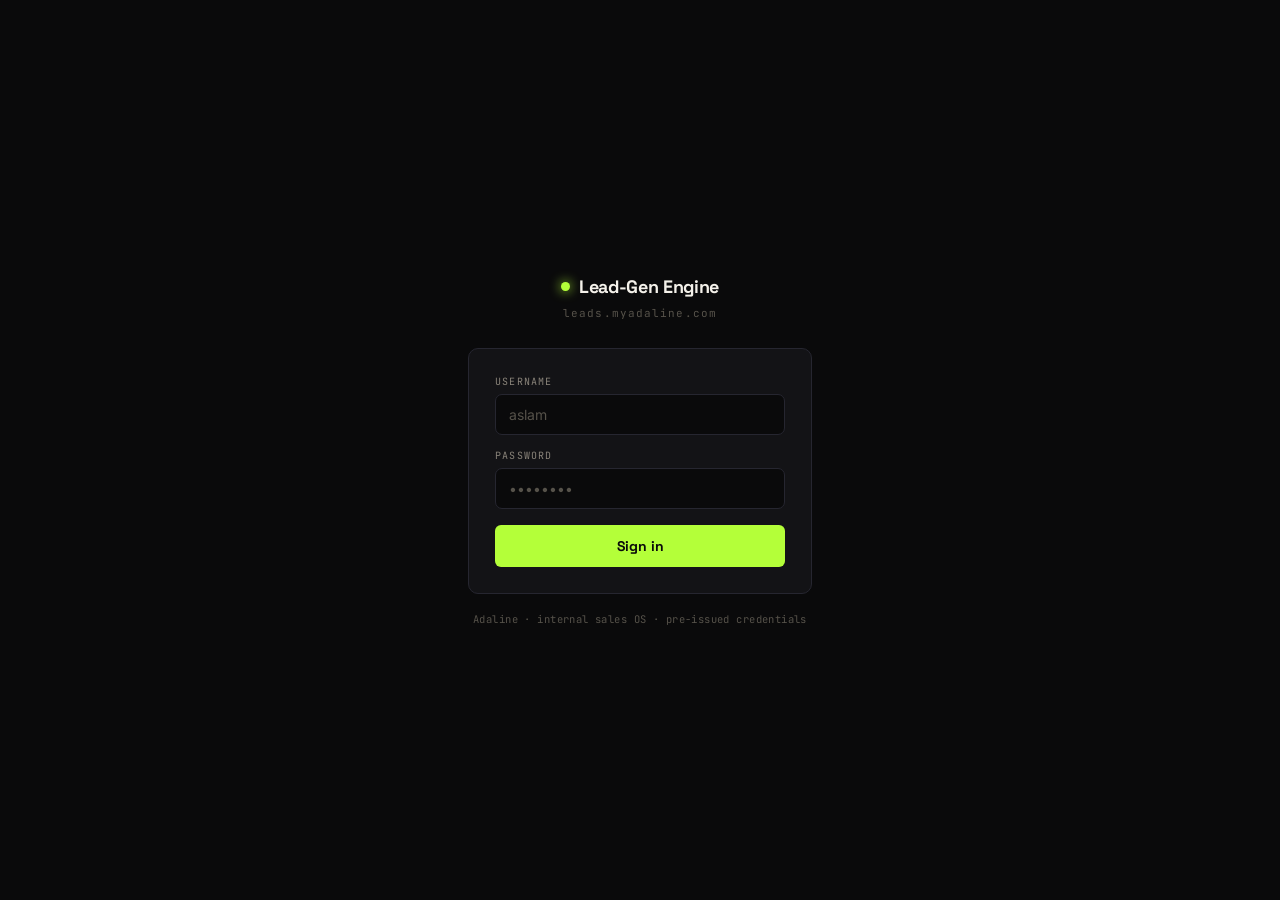
==== frontend/index.html @ 9626fcf0 "Phases 2–5: leads CRUD, frontend, reports, scraper + scorer Completes the MVP on top of the Phase 1 " ====
<!DOCTYPE html>
<html lang="en" data-theme="dark">
<head>
  <meta charset="utf-8">
  <meta name="viewport" content="width=device-width, initial-scale=1">
  <title>Adaline Lead-Gen Engine</title>
  <link rel="preconnect" href="https://fonts.googleapis.com">
  <link rel="preconnect" href="https://fonts.gstatic.com" crossorigin>
  <link href="https://fonts.googleapis.com/css2?family=Inter:wght@400;500;600;700&family=JetBrains+Mono:wght@400;500;700&family=Space+Grotesk:wght@600;700;800&display=swap" rel="stylesheet">
  <link rel="stylesheet" href="styles.css">
</head>
<body>
  <div class="app">
    <aside id="sidebar" class="sidebar"></aside>
    <main id="main" class="main"></main>
  </div>
  <div id="overlay-root"></div>
  <div id="toast-root"></div>

  <script type="module" src="js/app.js"></script>
</body>
</html>
---- frontend/styles.css ----
/* Adaline Lead-Gen Engine — design system (CLAUDE.md §10)
   Dark theme is default; light theme via [data-theme="light"] on <html>.
   The lime accent --acc stays identical across themes. */

:root,
[data-theme="dark"] {
  --bg: #0a0a0b;
  --surface: #0d0d10;
  --surf2: #131316;
  --surf3: #1c1c20;
  --line: #262630;
  --linesoft: #1c1c20;
  --line2: #363641;
  --ink: #f4f1ea;
  --ink2: #d6d0c4;
  --ink3: #8a847a;
  --ink4: #56524a;
  --acc: #b4ff39;
  --acc-ink: #b4ff39;
  --danger: #ff6b6b;
}

[data-theme="light"] {
  --bg: #f4f2ec;
  --surface: #fbf9f4;
  --surf2: #ffffff;
  --surf3: #efece4;
  --line: #e4e0d6;
  --linesoft: #ece7dd;
  --line2: #d3cec1;
  --ink: #1b1a16;
  --ink2: #46423a;
  --ink3: #7a746b;
  --ink4: #a59f92;
  --acc: #b4ff39;
  --acc-ink: #4e7a00;
  --danger: #d6453f;
}

:root {
  --display: "Space Grotesk", system-ui, sans-serif;
  --body: "Inter", system-ui, sans-serif;
  --mono: "JetBrains Mono", ui-monospace, monospace;
}

* { box-sizing: border-box; }
html, body { margin: 0; height: 100%; background: var(--bg); }
body {
  font-family: var(--body);
  -webkit-font-smoothing: antialiased;
  color: var(--ink);
}
body * { transition: background-color .18s ease, border-color .18s ease, color .18s ease; }
::selection { background: var(--acc); color: #0a0a0b; }
::-webkit-scrollbar { width: 10px; height: 10px; }
::-webkit-scrollbar-track { background: transparent; }
::-webkit-scrollbar-thumb { background: #888; border-radius: 5px; opacity: .4; }
input::placeholder { color: var(--ink4); }
select, input, button { outline: none; font-family: inherit; }
a { color: inherit; }

@keyframes spin { to { transform: rotate(360deg); } }
@keyframes slidein { from { transform: translateX(24px); opacity: 0; } to { transform: translateX(0); opacity: 1; } }
@keyframes pop { from { transform: translate(-50%, -50%) scale(.96); opacity: 0; } to { transform: translate(-50%, -50%) scale(1); opacity: 1; } }

/* ---- Typography helpers ---- */
.kicker {
  font-family: var(--mono);
  font-size: 10.5px;
  letter-spacing: .16em;
  color: var(--ink4);
  text-transform: uppercase;
  margin-bottom: 5px;
}
.mono { font-family: var(--mono); }
.h1 { font-family: var(--display); font-size: 23px; font-weight: 700; letter-spacing: -.02em; margin: 0; color: var(--ink); }

/* ---- Buttons / inputs ---- */
.btn {
  font-family: var(--display);
  font-weight: 600;
  font-size: 13px;
  border-radius: 6px;
  cursor: pointer;
  border: 1px solid var(--line2);
  background: var(--surf3);
  color: var(--ink2);
  padding: 9px 14px;
}
.btn:hover { border-color: var(--ink4); }
.btn-primary {
  background: var(--acc);
  color: #0a0a0b;
  border: none;
  font-weight: 700;
}
.btn-ghost { background: transparent; border: 1px solid var(--line); color: var(--ink2); }
.btn-mono { font-family: var(--mono); font-weight: 400; font-size: 11px; letter-spacing: .04em; }

.input {
  width: 100%;
  background: var(--bg);
  border: 1px solid var(--line);
  color: var(--ink);
  font-size: 14px;
  padding: 11px 13px;
  border-radius: 7px;
  font-family: var(--body);
}
select.input { cursor: pointer; }
.field-label {
  font-family: var(--mono);
  font-size: 10px;
  letter-spacing: .12em;
  color: var(--ink3);
  text-transform: uppercase;
  margin-bottom: 6px;
}

/* ---- Login page ---- */
.login-wrap {
  min-height: 100vh;
  display: flex;
  align-items: center;
  justify-content: center;
  padding: 24px;
  background: var(--bg);
}
.login-card-outer { width: 344px; max-width: 100%; }
.brand-row { display: flex; align-items: center; gap: 9px; justify-content: center; }
.brand-dot {
  width: 9px; height: 9px; flex: none; border-radius: 50%;
  background: var(--acc); box-shadow: 0 0 12px var(--acc);
}
.brand-word {
  font-family: var(--display); font-weight: 700; font-size: 18px;
  letter-spacing: -.02em; color: var(--ink); white-space: nowrap;
}
.login-sub {
  text-align: center; font-family: var(--mono); font-size: 11px;
  letter-spacing: .1em; color: var(--ink4); margin: 8px 0 28px;
}
.login-card {
  background: var(--surf2); border: 1px solid var(--line);
  border-radius: 10px; padding: 26px;
}
.login-err { font-size: 11.5px; color: var(--danger); margin: 8px 0 0; }
.login-foot {
  text-align: center; font-family: var(--mono); font-size: 10.5px;
  color: var(--ink4); margin-top: 18px; letter-spacing: .04em;
}

/* ---- App shell ---- */
.app { display: flex; height: 100vh; min-width: 0; }
.sidebar {
  width: 220px; flex: none; height: 100%;
  background: var(--surface); border-right: 1px solid var(--line);
  display: flex; flex-direction: column;
}
.side-brand { padding: 20px 16px 16px; border-bottom: 1px solid var(--linesoft); }
.side-brand-sub { font-family: var(--mono); font-size: 10px; letter-spacing: .08em; color: var(--ink4); margin-top: 6px; padding-left: 18px; }
.side-nav { padding: 14px 12px; display: flex; flex-direction: column; gap: 3px; }
.nav-item {
  display: flex; align-items: center; gap: 10px;
  background: transparent; border: none; cursor: pointer;
  padding: 9px 11px; border-radius: 6px; text-align: left;
  font-family: var(--display); font-weight: 600; font-size: 13.5px; color: var(--ink3);
}
.nav-item:hover { background: var(--surf2); color: var(--ink2); }
.nav-item.active { background: var(--surf2); color: var(--ink); }
.nav-dot { width: 6px; height: 6px; flex: none; border-radius: 1px; background: var(--ink4); }
.nav-item.active .nav-dot { background: var(--acc); }
.nav-label { flex: 1; }
.nav-count { font-family: var(--mono); font-size: 11px; color: var(--ink4); }
.side-theme { margin-top: auto; padding: 12px; border-top: 1px solid var(--linesoft); display: flex; gap: 6px; }
.theme-btn {
  flex: 1; background: var(--surf2); border: 1px solid var(--line);
  color: var(--ink3); border-radius: 6px; padding: 8px; cursor: pointer;
  font-size: 12px; font-family: var(--mono);
}
.theme-btn.active { color: var(--ink); border-color: var(--line2); background: var(--surf3); }
.side-user {
  padding: 13px 14px; border-top: 1px solid var(--linesoft);
  display: flex; align-items: center; gap: 11px;
}
.avatar {
  width: 34px; height: 34px; flex: none; border-radius: 50%;
  background: var(--surf3); border: 1px solid var(--line2);
  display: flex; align-items: center; justify-content: center;
  font-family: var(--mono); font-size: 12px; color: var(--acc-ink);
}
.side-user-name { font-family: var(--display); font-weight: 600; font-size: 13.5px; color: var(--ink); white-space: nowrap; overflow: hidden; text-overflow: ellipsis; }
.side-user-role { font-size: 11px; color: var(--ink4); }
.icon-btn {
  background: var(--surf3); border: 1px solid var(--line); color: var(--ink3);
  width: 32px; height: 32px; border-radius: 6px; cursor: pointer; font-size: 15px; line-height: 1;
}

.main { flex: 1; min-width: 0; height: 100%; overflow: hidden; display: flex; flex-direction: column; }
.view { display: flex; flex-direction: column; height: 100%; }
.view-header {
  flex: none; padding: 20px 28px; border-bottom: 1px solid var(--linesoft);
  display: flex; align-items: center; justify-content: space-between; gap: 20px; flex-wrap: wrap;
}
.header-actions { display: flex; align-items: center; gap: 9px; flex-wrap: wrap; }
.search { position: relative; }
.search input {
  background: var(--surf2); border: 1px solid var(--line); color: var(--ink);
  font-size: 13px; padding: 9px 12px 9px 30px; border-radius: 6px; width: 280px; max-width: 60vw;
  font-family: var(--body);
}
.search .glass { position: absolute; left: 11px; top: 50%; transform: translateY(-50%); color: var(--ink4); font-size: 14px; }

/* ---- KPI bar ---- */
.kpi-bar { flex: none; display: grid; border-bottom: 1px solid var(--linesoft); }
.kpi {
  padding: 16px 22px; border-right: 1px solid var(--linesoft);
}
.kpi:last-child { border-right: none; }
.kpi-label { font-family: var(--mono); font-size: 10px; letter-spacing: .14em; color: var(--ink4); text-transform: uppercase; margin-bottom: 8px; }
.kpi-num { font-family: var(--display); font-size: 26px; font-weight: 800; letter-spacing: -.02em; line-height: 1; color: var(--ink); }
.kpi-num.acc { color: var(--acc-ink); }

/* ---- Filter bar ---- */
.filter-bar {
  flex: none; padding: 14px 28px; border-bottom: 1px solid var(--linesoft);
  display: flex; align-items: center; gap: 14px; flex-wrap: wrap;
}
.tabs { display: flex; gap: 6px; flex-wrap: wrap; }
.tab {
  background: var(--surf2); border: 1px solid var(--line); color: var(--ink3);
  font-family: var(--mono); font-size: 11px; letter-spacing: .04em;
  padding: 7px 11px; border-radius: 6px; cursor: pointer; white-space: nowrap;
}
.tab:hover { color: var(--ink2); }
.tab.active { background: var(--acc); color: #0a0a0b; border-color: var(--acc); font-weight: 700; }
.tab .badge { opacity: .7; margin-left: 5px; }
.divider-v { width: 1px; height: 22px; background: var(--line); }
.sel-bar {
  flex: none; padding: 11px 24px; border-bottom: 1px solid var(--line);
  background: var(--surf3); display: flex; align-items: center; gap: 10px; flex-wrap: wrap;
}

/* ---- Lead table ---- */
.table-scroll { flex: 1; overflow: auto; }
.table-inner { min-width: 712px; }
.table-head, .lead-row {
  display: grid;
  grid-template-columns: 38px 54px minmax(150px, 1fr) 120px 120px 132px;
  gap: 10px; padding: 10px 24px; align-items: center;
}
.table-head {
  border-bottom: 1px solid var(--line); position: sticky; top: 0;
  background: var(--surface); z-index: 2;
  font-family: var(--mono); font-size: 10px; letter-spacing: .12em;
  text-transform: uppercase; color: var(--ink4);
}
.lead-row { border-bottom: 1px solid var(--linesoft); cursor: pointer; }
.lead-row:hover { background: var(--surf2); }
.checkbox {
  width: 18px; height: 18px; border-radius: 4px; border: 1px solid var(--line2);
  background: var(--bg); cursor: pointer; color: #0a0a0b; font-size: 12px; line-height: 1;
  display: flex; align-items: center; justify-content: center; padding: 0;
}
.checkbox.on { background: var(--acc); border-color: var(--acc); }
.lead-score { font-family: var(--display); font-size: 18px; font-weight: 800; letter-spacing: -.02em; }
.lead-name { font-family: var(--display); font-weight: 600; font-size: 14.5px; color: var(--ink); white-space: nowrap; overflow: hidden; text-overflow: ellipsis; }
.lead-sub { font-size: 11.5px; color: var(--ink3); margin-top: 2px; white-space: nowrap; overflow: hidden; text-overflow: ellipsis; }
.lead-city { font-size: 13px; color: var(--ink2); white-space: nowrap; overflow: hidden; text-overflow: ellipsis; }
.lead-city .cc { color: var(--ink4); font-family: var(--mono); font-size: 11px; }
.owner-cell { display: flex; align-items: center; gap: 8px; min-width: 0; }
.owner-avatar { width: 24px; height: 24px; flex: none; border-radius: 50%; background: var(--surf3); border: 1px solid var(--line); display: flex; align-items: center; justify-content: center; font-family: var(--mono); font-size: 9.5px; }
.owner-label { font-size: 12.5px; white-space: nowrap; overflow: hidden; text-overflow: ellipsis; }
.status-pill {
  display: inline-flex; align-items: center; gap: 6px;
  font-family: var(--mono); font-size: 11px; padding: 4px 9px; border-radius: 4px;
  background: var(--surf2); border: 1px solid var(--line); white-space: nowrap;
}
.status-dot { width: 6px; height: 6px; border-radius: 50%; }
.empty { padding: 64px 20px; text-align: center; color: var(--ink4); font-family: var(--mono); font-size: 12px; letter-spacing: .06em; }

/* ---- Cards (find / reports) ---- */
.scroll-pad { flex: 1; overflow: auto; padding: 24px; }
.card { background: var(--surf2); border: 1px solid var(--line); border-radius: 9px; padding: 24px; }
.card-kicker { font-family: var(--mono); font-size: 10px; letter-spacing: .14em; color: var(--ink4); text-transform: uppercase; margin-bottom: 14px; }
.card h3 { font-family: var(--display); font-size: 18px; font-weight: 700; margin: 0 0 6px; color: var(--ink); }
.card p.lede { font-size: 13px; color: var(--ink3); margin: 0 0 20px; line-height: 1.55; }
.grid-2 { display: grid; grid-template-columns: 1.1fr .9fr; gap: 24px; align-items: start; margin-bottom: 24px; }
.depth-row { display: flex; gap: 8px; margin-bottom: 20px; }
.depth-btn { background: var(--surf3); border: 1px solid var(--line); color: var(--ink2); font-family: var(--mono); font-size: 12px; padding: 9px 14px; border-radius: 6px; cursor: pointer; }
.depth-btn.active { background: var(--acc); color: #0a0a0b; border-color: var(--acc); font-weight: 700; }
.job-row { display: flex; align-items: center; justify-content: space-between; gap: 12px; padding: 13px 0; border-bottom: 1px solid var(--linesoft); }
.job-q { font-family: var(--mono); font-size: 12.5px; color: var(--ink); white-space: nowrap; overflow: hidden; text-overflow: ellipsis; }
.job-when { font-size: 11px; color: var(--ink4); margin-top: 3px; }
.job-status { display: inline-flex; align-items: center; gap: 7px; flex: none; font-family: var(--mono); font-size: 11px; }
.spinner { width: 11px; height: 11px; border: 2px solid var(--line); border-top-color: currentColor; border-radius: 50%; display: inline-block; animation: spin .7s linear infinite; }
.pending-row { display: flex; align-items: center; gap: 14px; background: var(--bg); border: 1px solid var(--line); border-radius: 8px; padding: 13px 16px; flex-wrap: wrap; }
.pending-score { font-family: var(--display); font-size: 17px; font-weight: 800; letter-spacing: -.02em; min-width: 32px; }

/* ---- Reports ---- */
.metrics { display: grid; gap: 1px; background: var(--line); border: 1px solid var(--line); border-radius: 9px; overflow: hidden; }
.metric { background: var(--surface); padding: 18px 20px; }
.metric .kpi-label { margin-bottom: 9px; }
.metric .kpi-num { font-size: 28px; }
.funnel-row { display: flex; align-items: center; gap: 14px; }
.funnel-label { width: 92px; flex: none; font-size: 12.5px; color: var(--ink2); }
.funnel-track { flex: 1; background: var(--surf3); border-radius: 4px; overflow: hidden; height: 30px; }
.funnel-fill { height: 30px; display: flex; align-items: center; border-radius: 4px; background: var(--acc); min-width: 2px; }
.funnel-fill span { font-family: var(--display); font-weight: 700; font-size: 13px; padding-left: 11px; color: #0a0a0b; }
.funnel-pct { width: 52px; flex: none; text-align: right; font-family: var(--mono); font-size: 11.5px; color: var(--ink3); }
.bar-row { margin-bottom: 14px; }
.bar-row .bar-head { display: flex; justify-content: space-between; font-size: 12.5px; margin-bottom: 6px; }
.bar-row .bar-head .l { color: var(--ink2); }
.bar-row .bar-head .c { font-family: var(--mono); color: var(--ink3); }
.bar-track { background: var(--surf3); border-radius: 3px; overflow: hidden; height: 8px; }
.bar-fill { height: 8px; background: var(--acc); border-radius: 3px; }
.rep-grid { display: grid; gap: 14px; grid-template-columns: repeat(auto-fill, minmax(170px, 1fr)); }
.rep-card { text-align: left; background: var(--bg); border: 1px solid var(--line); border-radius: 7px; padding: 16px; display: flex; align-items: center; gap: 12px; cursor: pointer; }
.rep-card:hover { border-color: var(--line2); }

/* ---- Detail panel ---- */
.overlay { position: fixed; inset: 0; background: rgba(0,0,0,.5); backdrop-filter: blur(3px); z-index: 40; }
.detail {
  position: fixed; top: 0; right: 0; height: 100vh; width: 444px; max-width: 92vw;
  background: var(--surface); border-left: 1px solid var(--line); z-index: 41;
  display: flex; flex-direction: column; animation: slidein .25s ease;
}
.detail-head { padding: 22px 24px; border-bottom: 1px solid var(--linesoft); display: flex; justify-content: space-between; align-items: flex-start; gap: 16px; }
.detail-body { flex: 1; overflow: auto; padding: 24px; }
.detail-foot { flex: none; padding: 16px 24px; border-top: 1px solid var(--linesoft); display: flex; gap: 10px; }
.detail h2 { font-family: var(--display); font-size: 22px; font-weight: 700; letter-spacing: -.02em; margin: 0; color: var(--ink); line-height: 1.15; }
.score-box { background: var(--surf2); border: 1px solid var(--line); border-radius: 8px; padding: 18px; margin-bottom: 20px; }
.score-big { font-family: var(--display); font-size: 48px; font-weight: 800; line-height: .85; letter-spacing: -.03em; }
.section { margin-bottom: 22px; }
.section-label { font-family: var(--mono); font-size: 10px; letter-spacing: .14em; color: var(--ink4); text-transform: uppercase; margin-bottom: 9px; }
.contact-list { display: flex; flex-direction: column; gap: 1px; background: var(--line); border: 1px solid var(--line); border-radius: 7px; overflow: hidden; }
.contact-row { background: var(--surf2); padding: 11px 14px; display: flex; justify-content: space-between; align-items: center; gap: 10px; }
.contact-row .k { font-family: var(--mono); font-size: 10px; letter-spacing: .1em; text-transform: uppercase; color: var(--ink4); }
.contact-row .v { font-size: 13px; color: var(--ink); overflow: hidden; text-overflow: ellipsis; white-space: nowrap; }
.mini-btns { display: flex; gap: 8px; margin-top: 10px; }
.mini-btn { flex: 1; background: var(--surf3); border: 1px solid var(--line2); color: var(--ink2); font-family: var(--mono); font-size: 11px; letter-spacing: .04em; padding: 9px; border-radius: 6px; cursor: pointer; }
.status-choices { display: flex; gap: 5px; flex-wrap: wrap; }
.status-choice { background: var(--surf2); border: 1px solid var(--line); color: var(--ink3); font-family: var(--mono); font-size: 11px; padding: 6px 10px; border-radius: 5px; cursor: pointer; }
.status-choice.active { background: var(--acc); color: #0a0a0b; border-color: var(--acc); font-weight: 700; }
.reason { font-size: 13.5px; line-height: 1.62; color: var(--ink2); margin: 8px 0 0; }
.act-card { display: flex; gap: 10px; background: var(--surf2); border: 1px solid var(--line); border-radius: 7px; padding: 10px 12px; }
.act-dot { width: 6px; height: 6px; flex: none; border-radius: 50%; background: var(--ink4); margin-top: 5px; }
.act-text { font-size: 13px; line-height: 1.5; color: var(--ink2); }
.act-byline { font-family: var(--mono); font-size: 10px; color: var(--ink4); margin-top: 5px; letter-spacing: .04em; }
.outreach { background: var(--surf2); border: 1px solid var(--line); border-radius: 8px; padding: 14px; font-size: 13px; line-height: 1.6; color: var(--ink2); white-space: pre-wrap; }

/* ---- Modal ---- */
.modal {
  position: fixed; top: 50%; left: 50%; transform: translate(-50%, -50%); z-index: 51;
  width: 480px; max-width: 94vw; max-height: 90vh; overflow: auto;
  background: var(--surface); border: 1px solid var(--line2); border-radius: 11px;
  box-shadow: 0 24px 64px rgba(0,0,0,.5); animation: pop .2s ease;
}
.modal-head { padding: 20px 22px; border-bottom: 1px solid var(--linesoft); display: flex; align-items: center; justify-content: space-between; }
.modal-head h3 { font-family: var(--display); font-size: 18px; font-weight: 700; margin: 0; color: var(--ink); }
.modal-body { padding: 22px; }
.grid-cols-2 { display: grid; grid-template-columns: 1fr 1fr; gap: 12px; margin-bottom: 14px; }
.modal-actions { display: flex; gap: 10px; justify-content: flex-end; margin-top: 6px; }

/* ---- Toast ---- */
.toast {
  position: fixed; bottom: 24px; left: 50%; transform: translateX(-50%); z-index: 60;
  display: flex; align-items: center; gap: 16px; background: var(--surf3);
  border: 1px solid var(--line2); border-radius: 9px; padding: 13px 16px;
  box-shadow: 0 12px 32px rgba(0,0,0,.45); animation: slidein .2s ease;
}
.toast .dot { width: 7px; height: 7px; border-radius: 50%; background: var(--acc); flex: none; }
.toast .msg { font-size: 13.5px; color: var(--ink); white-space: nowrap; }

.hidden { display: none !important; }

/* ---- Mobile ---- */
@media (max-width: 768px) {
  .app { flex-direction: column; }
  .sidebar { width: 100%; height: auto; flex-direction: row; flex-wrap: wrap; align-items: center; }
  .side-brand { flex: 1; border-bottom: none; padding: 12px 16px; }
  .side-brand-sub { display: none; }
  .side-nav { flex-direction: row; padding: 8px; }
  .nav-count { display: none; }
  .side-theme { margin: 0; border-top: none; padding: 8px; }
  .side-user { border-top: none; }
  .kpi-bar { grid-template-columns: repeat(2, 1fr) !important; }
  .grid-2 { grid-template-columns: 1fr; }
  .search input { width: 100%; }
  .detail { width: 100vw; }
}
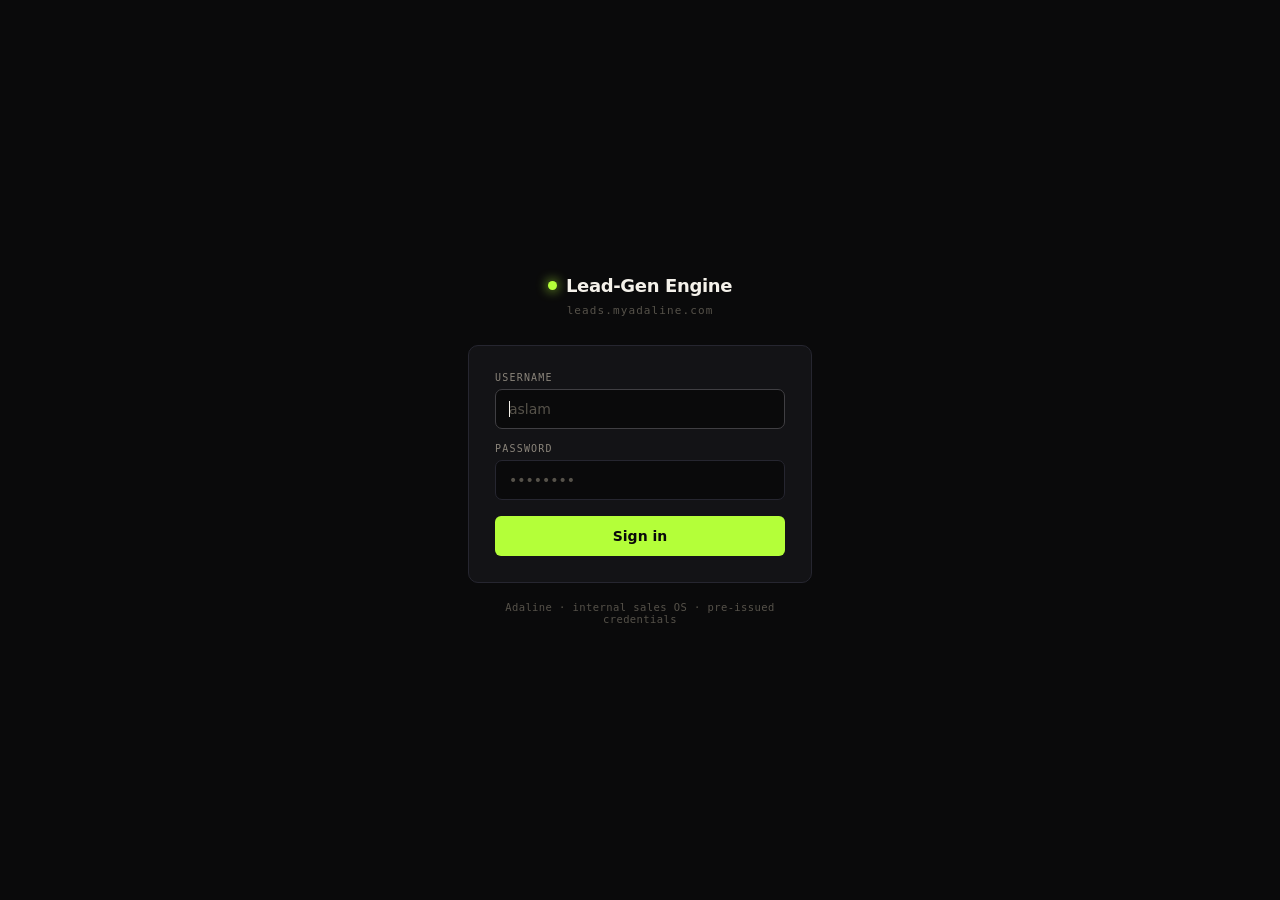
==== commit 3e928959: "Editable WhatsApp message, outreach tracking, and a light polish pass - Detail panel: the WhatsApp o" ====
--- a/frontend/index.html
+++ b/frontend/index.html
@@ -10,6 +10,7 @@
   <link rel="stylesheet" href="styles.css">
 </head>
 <body>
+  <div id="loadbar"></div>
   <div class="app">
     <aside id="sidebar" class="sidebar"></aside>
     <main id="main" class="main"></main>
--- a/frontend/styles.css
+++ b/frontend/styles.css
@@ -289,16 +289,41 @@
 .depth-row { display: flex; gap: 8px; margin-bottom: 20px; }
 .depth-btn { background: var(--surf3); border: 1px solid var(--line); color: var(--ink2); font-family: var(--mono); font-size: 12px; padding: 9px 14px; border-radius: 6px; cursor: pointer; }
 .depth-btn.active { background: var(--acc); color: #0a0a0b; border-color: var(--acc); font-weight: 700; }
+/* Location autocomplete */
+.geo-suggest {
+  position: absolute; left: 0; right: 0; top: 100%; z-index: 20;
+  margin-top: 4px; background: var(--surf2); border: 1px solid var(--line2);
+  border-radius: 7px; overflow: hidden; box-shadow: 0 12px 28px rgba(0,0,0,.4);
+  max-height: 220px; overflow-y: auto;
+}
+.geo-item {
+  display: block; width: 100%; text-align: left; background: transparent;
+  border: none; border-bottom: 1px solid var(--linesoft); color: var(--ink2);
+  font-size: 12.5px; padding: 9px 12px; cursor: pointer;
+}
+.geo-item:last-child { border-bottom: none; }
+.geo-item:hover { background: var(--surf3); color: var(--ink); }
+.geo-pin {
+  display: flex; align-items: center; gap: 6px; margin-top: 6px;
+  font-size: 11.5px; color: var(--acc-ink);
+}
+.geo-pin button {
+  background: transparent; border: none; color: var(--ink3); cursor: pointer;
+  font-size: 14px; line-height: 1; padding: 0 2px;
+}
+
 .job-row { display: flex; align-items: center; justify-content: space-between; gap: 12px; padding: 13px 0; border-bottom: 1px solid var(--linesoft); }
 .job-q { font-family: var(--mono); font-size: 12.5px; color: var(--ink); white-space: nowrap; overflow: hidden; text-overflow: ellipsis; }
 .job-when { font-size: 11px; color: var(--ink4); margin-top: 3px; }
 .job-status { display: inline-flex; align-items: center; gap: 7px; flex: none; font-family: var(--mono); font-size: 11px; }
 .spinner { width: 11px; height: 11px; border: 2px solid var(--line); border-top-color: currentColor; border-radius: 50%; display: inline-block; animation: spin .7s linear infinite; }
-.pending-row { display: flex; align-items: center; gap: 14px; background: var(--bg); border: 1px solid var(--line); border-radius: 8px; padding: 13px 16px; flex-wrap: wrap; }
+.pending-row { display: flex; align-items: center; gap: 14px; background: var(--bg); border: 1px solid var(--line); border-radius: 8px; padding: 13px 16px; flex-wrap: wrap; cursor: pointer; }
+.pending-row:hover { border-color: var(--line2); }
 .pending-score { font-family: var(--display); font-size: 17px; font-weight: 800; letter-spacing: -.02em; min-width: 32px; }
 
 /* ---- Reports ---- */
-.metrics { display: grid; gap: 1px; background: var(--line); border: 1px solid var(--line); border-radius: 9px; overflow: hidden; }
+.metrics { display: grid; grid-template-columns: repeat(4, 1fr); gap: 1px; background: var(--line); border: 1px solid var(--line); border-radius: 9px; overflow: hidden; }
+.charts-2 { display: grid; grid-template-columns: 1fr 1fr; gap: 22px; }
 .metric { background: var(--surface); padding: 18px 20px; }
 .metric .kpi-label { margin-bottom: 9px; }
 .metric .kpi-num { font-size: 28px; }
@@ -317,6 +342,30 @@
 .rep-grid { display: grid; gap: 14px; grid-template-columns: repeat(auto-fill, minmax(170px, 1fr)); }
 .rep-card { text-align: left; background: var(--bg); border: 1px solid var(--line); border-radius: 7px; padding: 16px; display: flex; align-items: center; gap: 12px; cursor: pointer; }
 .rep-card:hover { border-color: var(--line2); }
+
+/* Rep performance table */
+.rep-table-wrap { overflow-x: auto; }
+.rep-trow {
+  display: grid;
+  grid-template-columns: minmax(150px, 1.6fr) 60px 70px 90px 76px minmax(150px, 1.6fr);
+  gap: 10px; align-items: center; padding: 10px 6px;
+  border-bottom: 1px solid var(--linesoft); min-width: 640px;
+}
+.rep-thead {
+  font-family: var(--mono); font-size: 10px; letter-spacing: .1em;
+  text-transform: uppercase; color: var(--ink4); border-bottom: 1px solid var(--line);
+}
+.rep-num { text-align: right; font-size: 13.5px; color: var(--ink2); }
+.rep-thead .rep-num { text-align: right; }
+.rep-name { display: flex; align-items: center; gap: 9px; background: transparent; border: none; cursor: pointer; text-align: left; padding: 0; }
+.rep-name:hover span:last-child { color: var(--acc-ink) !important; }
+.target-input {
+  width: 56px; background: var(--bg); border: 1px solid var(--line2); color: var(--ink);
+  font-size: 13px; padding: 5px 7px; border-radius: 5px; text-align: right; font-family: var(--body);
+}
+.rep-achieved { display: flex; align-items: center; gap: 9px; }
+.rep-bar-track { flex: 1; height: 8px; background: var(--surf3); border-radius: 4px; overflow: hidden; }
+.rep-bar-fill { height: 8px; border-radius: 4px; }
 
 /* ---- Detail panel ---- */
 .overlay { position: fixed; inset: 0; background: rgba(0,0,0,.5); backdrop-filter: blur(3px); z-index: 40; }
@@ -374,18 +423,75 @@
 
 .hidden { display: none !important; }
 
-/* ---- Mobile ---- */
+/* ---- Polish ---- */
+#loadbar {
+  position: fixed; top: 0; left: 0; height: 2px; width: 100%;
+  background: var(--acc); transform: scaleX(0); transform-origin: left;
+  opacity: 0; z-index: 100; transition: opacity .2s ease;
+}
+#loadbar.active { opacity: 1; animation: loadpulse 1.1s ease-in-out infinite; }
+@keyframes loadpulse {
+  0% { transform: scaleX(.05); } 50% { transform: scaleX(.65); } 100% { transform: scaleX(.98); }
+}
+
+.input:focus, .search input:focus, .target-input:focus, .outreach-edit:focus {
+  border-color: var(--ink3);
+}
+.btn:active { transform: translateY(1px); }
+.btn:disabled { opacity: .5; cursor: not-allowed; }
+.btn:disabled:active { transform: none; }
+
+.outreach-edit {
+  font-family: var(--body); font-size: 13px; line-height: 1.55;
+  resize: vertical; min-height: 96px; white-space: pre-wrap;
+}
+
+.toast.error .dot { background: var(--danger); }
+.toast.error { border-color: var(--danger); }
+
+/* ---- Responsive ---- */
+/* Tablet: tighten dense grids before the full mobile reflow. */
+@media (max-width: 1024px) {
+  .charts-2 { grid-template-columns: 1fr; }
+  .kpi-bar { grid-template-columns: repeat(3, 1fr) !important; }
+  .kpi:nth-child(3) { border-right: none; }
+}
+
+/* Mobile: sidebar becomes a top bar; everything goes single-column. */
 @media (max-width: 768px) {
-  .app { flex-direction: column; }
-  .sidebar { width: 100%; height: auto; flex-direction: row; flex-wrap: wrap; align-items: center; }
-  .side-brand { flex: 1; border-bottom: none; padding: 12px 16px; }
+  .app { flex-direction: column; height: auto; min-height: 100vh; }
+  .main { height: auto; overflow: visible; }
+  .view, .table-scroll, .scroll-pad { height: auto; overflow: visible; }
+  .sidebar {
+    width: 100%; height: auto; flex-direction: row; flex-wrap: wrap;
+    align-items: center; gap: 4px; position: sticky; top: 0; z-index: 30;
+  }
+  .side-brand { flex: 1 1 auto; border-bottom: none; padding: 12px 14px; }
   .side-brand-sub { display: none; }
-  .side-nav { flex-direction: row; padding: 8px; }
+  .side-nav { order: 3; flex: 1 0 100%; flex-direction: row; padding: 6px 8px; overflow-x: auto; border-top: 1px solid var(--linesoft); }
+  .nav-item { padding: 8px 12px; white-space: nowrap; }
   .nav-count { display: none; }
-  .side-theme { margin: 0; border-top: none; padding: 8px; }
-  .side-user { border-top: none; }
+  .side-theme { margin: 0; border-top: none; padding: 8px; width: auto; }
+  .side-user { border-top: none; padding: 10px 12px; }
+  .side-user-name { font-size: 12.5px; }
+
+  .view-header { padding: 16px 18px; }
+  .header-actions { width: 100%; }
+  .search { flex: 1 1 100%; }
+  .search input { width: 100%; }
   .kpi-bar { grid-template-columns: repeat(2, 1fr) !important; }
+  .kpi:nth-child(3) { border-right: 1px solid var(--linesoft); }
+  .kpi { padding: 14px 16px; }
+  .filter-bar { padding: 12px 18px; }
   .grid-2 { grid-template-columns: 1fr; }
-  .search input { width: 100%; }
+  .metrics { grid-template-columns: repeat(2, 1fr); }
+  .scroll-pad { padding: 16px; }
   .detail { width: 100vw; }
 }
+
+/* Small phones: stack the two-up field grids and shrink KPIs further. */
+@media (max-width: 480px) {
+  .grid-cols-2 { grid-template-columns: 1fr; }
+  .kpi-bar { grid-template-columns: 1fr 1fr !important; }
+  .modal { width: 94vw; }
+}
